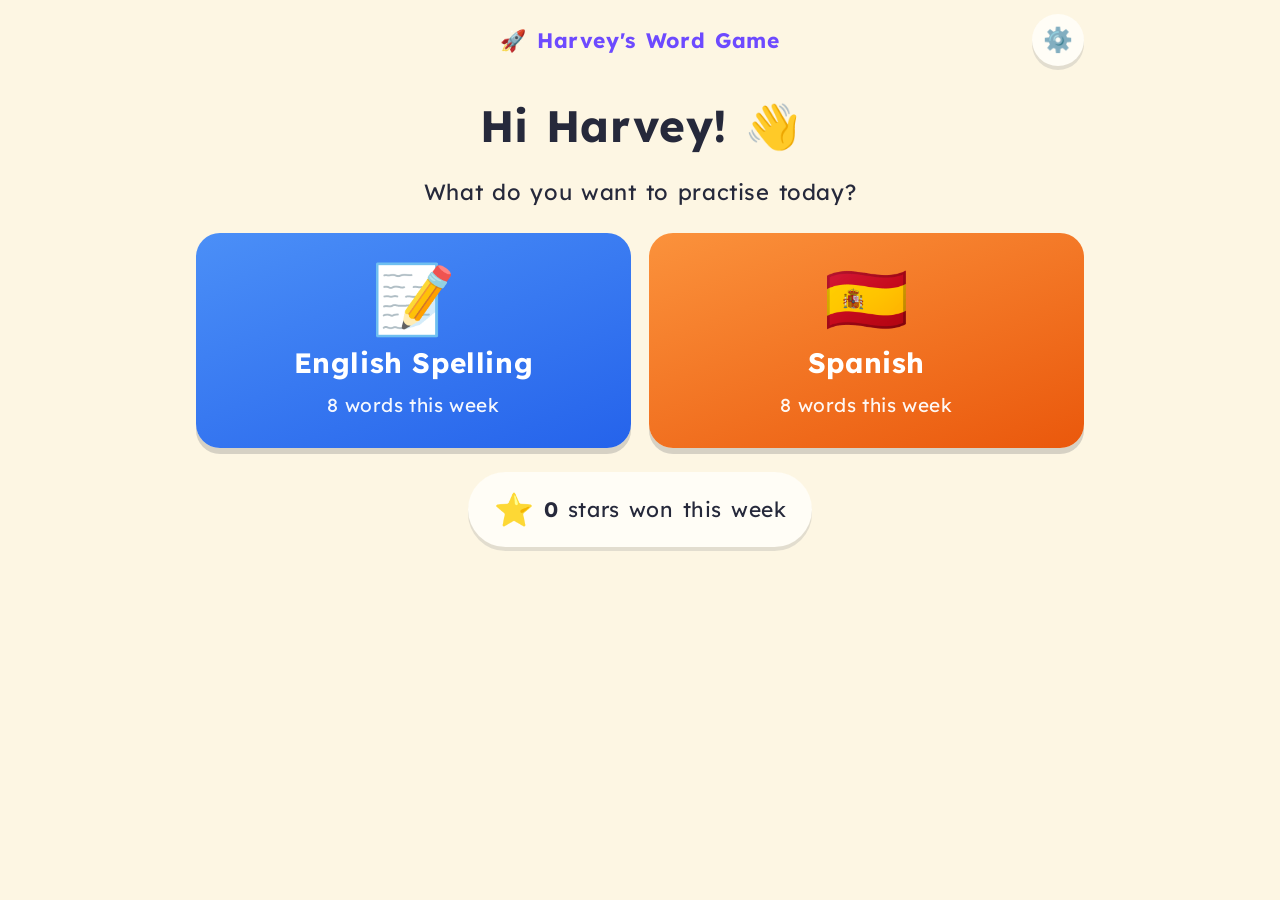
==== index.html @ a25e7e64 "Add Harvey's Word Game: dyslexia-friendly spelling and Spanish games driven by a dated words.csv Co-" ====
<!doctype html>
<html lang="en-GB">
<head>
  <meta charset="utf-8">
  <meta name="viewport" content="width=device-width, initial-scale=1, viewport-fit=cover">
  <title>Harvey's Word Game</title>
  <meta name="theme-color" content="#6d4aff">
  <link rel="icon" href="data:image/svg+xml,<svg xmlns='http://www.w3.org/2000/svg' viewBox='0 0 100 100'><text y='.9em' font-size='90'>🚀</text></svg>">
  <link rel="preconnect" href="https://fonts.googleapis.com">
  <link rel="preconnect" href="https://fonts.gstatic.com" crossorigin>
  <link href="https://fonts.googleapis.com/css2?family=Lexend:wght@400;600;700&display=swap" rel="stylesheet">
  <link rel="stylesheet" href="style.css">
</head>
<body>
  <main id="app" aria-live="polite">
    <div class="loading">Loading your words… 🚀</div>
  </main>
  <noscript>This game needs JavaScript turned on.</noscript>
  <script src="app.js"></script>
</body>
</html>
---- style.css ----
/* Dyslexia-friendly choices: cream background (less glare), Lexend font,
   extra letter + line spacing, no italics, big tap targets, soft colours. */
:root {
  --bg: #fdf6e3;
  --card: #fffdf6;
  --ink: #26293b;
  --muted: #5d6178;
  --line: #e8dcc0;
  --purple: #6d4aff;
  --blue: #2f7bf5;
  --blue-soft: #dbe9ff;
  --orange: #f2711c;
  --orange-soft: #ffe3cc;
  --green: #17a34a;
  --green-soft: #d5f5df;
  --amber: #e08a00;
  --amber-soft: #fff0cc;
  --shadow: 0 4px 0 rgba(38, 41, 59, .12);
  --radius: 18px;
  font-size: 20px;
}
html.big-text { font-size: 25px; }
* { box-sizing: border-box; }
html, body { margin: 0; }
body {
  background: var(--bg);
  color: var(--ink);
  font-family: 'Lexend', 'Comic Sans MS', 'Trebuchet MS', sans-serif;
  letter-spacing: .03em;
  word-spacing: .12em;
  line-height: 1.55;
  -webkit-tap-highlight-color: transparent;
}
#app { max-width: 920px; margin: 0 auto; padding: 0 16px 48px; }
h1, h2 { line-height: 1.25; margin: .6em 0 .4em; }
h1 { font-size: 1.8rem; }
h2 { font-size: 1.25rem; }
.small { color: var(--muted); font-size: .85rem; margin: .3em 0; }
.center { text-align: center; }
.lead { font-size: 1.1rem; }
.hidden { display: none !important; }
.loading { padding: 30vh 0; text-align: center; font-size: 1.3rem; }
code, pre { font-family: ui-monospace, Menlo, Consolas, monospace; font-size: .8rem; background: #f3ead3; border-radius: 6px; padding: .1em .35em; }
pre { padding: .8em; overflow-x: auto; white-space: pre; }
.warn { background: var(--amber-soft); padding: .6em; border-radius: 10px; }

/* ---------- buttons ---------- */
.btn {
  font: inherit; font-weight: 600; letter-spacing: inherit;
  border: 0; border-radius: 14px; padding: .65em 1.1em; min-height: 52px;
  cursor: pointer; background: var(--card); color: var(--ink);
  box-shadow: var(--shadow); transition: transform .08s;
  display: inline-flex; align-items: center; justify-content: center; gap: .3em;
}
.btn:active { transform: translateY(3px); box-shadow: none; }
.btn:disabled { opacity: .5; cursor: default; }
.btn:focus-visible, button:focus-visible, input:focus-visible, select:focus-visible { outline: 4px solid var(--purple); outline-offset: 2px; }
.btn-go { background: var(--green); color: #fff; }
.btn-ghost { background: var(--card); border: 2px solid var(--line); }
.btn-speak { background: var(--purple); color: #fff; }
.btn-slow { background: #ece6ff; }
.btn-sentence { background: #fdf0b8; }
.btn-round { width: 52px; height: 52px; padding: 0; border-radius: 50%; font-size: 1.2rem; }
.btn-mini { min-height: 0; width: 38px; height: 38px; padding: 0; border-radius: 50%; font-size: .9rem; vertical-align: middle; }
.actions { display: flex; flex-wrap: wrap; gap: 12px; justify-content: center; margin: 18px 0; }

/* ---------- top bars ---------- */
.topbar, .game-top { display: flex; align-items: center; gap: 12px; padding: 14px 0; }
.brand { flex: 1; text-align: center; font-weight: 700; color: var(--purple); font-size: 1.05rem; }
.spacer { width: 52px; }
.prog { flex: 1; min-width: 0; }
.prog-text { font-size: .85rem; color: var(--muted); }
.bar { height: 14px; background: #eadfc5; border-radius: 99px; overflow: hidden; }
.bar-fill { height: 100%; width: 0; background: linear-gradient(90deg, var(--purple), #a78bfa); border-radius: 99px; transition: width .4s; }
.score-box { font-weight: 700; font-size: 1.15rem; background: var(--card); padding: .3em .7em; border-radius: 99px; box-shadow: var(--shadow); white-space: nowrap; }
.game-title { text-align: center; font-size: 1.4rem; margin-top: .2em; }

/* ---------- home ---------- */
.home { text-align: center; }
.hello { font-size: 2.2rem; margin-top: .4em; }
.subject-grid { display: grid; grid-template-columns: repeat(auto-fit, minmax(240px, 1fr)); gap: 18px; margin: 24px 0; }
.subject-card {
  font: inherit; letter-spacing: inherit; cursor: pointer; border: 0; border-radius: 24px;
  padding: 28px 18px; display: flex; flex-direction: column; align-items: center; gap: 6px;
  box-shadow: 0 6px 0 rgba(38, 41, 59, .18); color: #fff; transition: transform .1s;
}
.subject-card:hover { transform: translateY(-3px); }
.subject-card:active { transform: translateY(4px); box-shadow: none; }
.subject-card:disabled { filter: grayscale(.8); opacity: .6; cursor: default; }
.subject-card.blue { background: linear-gradient(160deg, #4b8ff7, #2563eb); }
.subject-card.orange { background: linear-gradient(160deg, #fb923c, #ea580c); }
.big-emoji { font-size: 3.4rem; line-height: 1.1; }
.card-title { font-size: 1.4rem; font-weight: 700; }
.card-sub { font-size: .95rem; opacity: .95; }
.star-bank { display: inline-flex; align-items: center; gap: 10px; background: var(--card); padding: .6em 1.2em; border-radius: 99px; box-shadow: var(--shadow); font-size: 1.05rem; }
.star-big { font-size: 1.6rem; }
.file-btn { margin: 10px; position: relative; }
.file-btn input { position: absolute; inset: 0; opacity: 0; cursor: pointer; }

/* ---------- subject screen ---------- */
.subject h1 { text-align: center; }
.section-title { margin-top: 1.2em; }
.game-grid { display: grid; grid-template-columns: repeat(auto-fill, minmax(270px, 1fr)); gap: 14px; }
.game-card {
  font: inherit; letter-spacing: inherit; text-align: left; cursor: pointer;
  background: var(--card); border: 3px solid var(--line); border-radius: var(--radius);
  padding: 16px; display: grid; grid-template-columns: auto 1fr; gap: 2px 12px; align-items: center;
  box-shadow: var(--shadow); color: var(--ink); transition: transform .1s, border-color .1s;
}
.game-card:hover { border-color: var(--purple); transform: translateY(-2px); }
.game-card:active { transform: translateY(3px); box-shadow: none; }
.game-emoji { font-size: 2.3rem; grid-row: span 3; }
.game-name { font-weight: 700; font-size: 1.1rem; }
.game-desc { font-size: .85rem; color: var(--muted); line-height: 1.35; }
.game-best { font-size: .9rem; color: var(--amber); font-weight: 700; }
.word-list { display: flex; flex-wrap: wrap; gap: 10px; margin: 10px 0; }
.word-chip {
  font: inherit; letter-spacing: inherit; cursor: pointer; border: 2px solid var(--line); background: var(--card);
  border-radius: 14px; padding: .45em .8em; display: inline-flex; align-items: baseline; gap: .5em; color: var(--ink);
}
.word-chip:active { background: #f3ead3; }
.chip-word { font-weight: 600; font-size: 1.05rem; }
.chip-meaning { color: var(--muted); font-size: .85rem; }
.chip-speak { font-size: .85rem; }
.week-pick { display: block; margin-top: 18px; font-size: .9rem; }
select { font: inherit; font-size: .9rem; padding: .4em .6em; border-radius: 10px; border: 2px solid var(--line); background: var(--card); color: var(--ink); }

/* ---------- inside a game ---------- */
.stage { background: var(--card); border-radius: 24px; padding: 20px 16px; box-shadow: var(--shadow); }
.prompt { text-align: center; }
.prompt-btns { display: flex; flex-wrap: wrap; justify-content: center; gap: 10px; }
.btn-speak { font-size: 1.15rem; padding: .7em 1.4em; }
.meaning { font-size: 1.15rem; margin: .7em 0 .2em; }
.sentence { color: var(--muted); font-size: 1rem; margin: .4em 0; }
.feedback { text-align: center; min-height: 2.5em; margin: 12px 0 0; }
.good { color: var(--green); font-weight: 700; font-size: 1.4rem; }
.try { color: var(--amber); font-weight: 600; font-size: 1.05rem; }

.spell-input {
  display: block; width: 100%; max-width: 520px; margin: 20px auto 6px;
  font: inherit; font-size: 2rem; letter-spacing: .12em; text-align: center;
  padding: .35em .5em; border: 4px solid var(--line); border-radius: 16px; background: #fff; color: var(--ink);
}
.spell-input:focus { border-color: var(--purple); outline: none; }
.spell-input.correct { border-color: var(--green); background: var(--green-soft); }
.accents { display: flex; flex-wrap: wrap; justify-content: center; gap: 8px; margin: 8px 0; }
.accent-btn { font: inherit; font-size: 1.3rem; width: 52px; height: 52px; border-radius: 12px; border: 2px solid var(--line); background: #fff; cursor: pointer; color: var(--ink); }
.reveal { text-align: center; margin-top: 14px; }
.letter-boxes, .attempt, .missing-word { display: flex; flex-wrap: wrap; justify-content: center; gap: 6px; margin: 8px 0; }
.lb, .ml { min-width: 1.9em; padding: .15em .25em; font-size: 1.8rem; font-weight: 600; text-align: center; border-radius: 10px; background: #ece6ff; color: var(--ink); }
.gap { width: 1.1em; }
.attempt span:not(.gap) { font-size: 1.6rem; font-weight: 600; min-width: 1.5em; text-align: center; border-radius: 8px; padding: 0 .15em; }
.l-ok { background: var(--green-soft); color: #0f6b31; }
.l-bad { background: var(--amber-soft); color: #9a5a00; text-decoration: underline wavy; }

/* word builder */
.slots { display: flex; flex-wrap: wrap; justify-content: center; gap: 14px; margin: 22px 0 10px; }
.slot-word { display: inline-flex; gap: 6px; flex-wrap: wrap; justify-content: center; }
.slot {
  font: inherit; font-size: 1.8rem; font-weight: 600; width: 1.9em; height: 2.2em; padding: 0;
  border-radius: 12px; border: 3px dashed #c9b98f; background: #fffaf0; color: var(--ink); cursor: pointer;
}
.slot.filled { border-style: solid; border-color: var(--purple); background: #ece6ff; }
.slot.locked { border-style: solid; border-color: var(--green); background: var(--green-soft); cursor: default; }
.slots.win .slot { animation: hop .5s ease both; }
.tray { display: flex; flex-wrap: wrap; justify-content: center; gap: 10px; margin: 16px 0; }
.tile {
  font: inherit; font-size: 1.8rem; font-weight: 700; width: 2em; height: 2em; border: 0; border-radius: 14px; cursor: pointer;
  background: linear-gradient(160deg, #fcd34d, #f59e0b); color: #3b2500; box-shadow: 0 5px 0 #b45309;
}
.tile:active { transform: translateY(4px); box-shadow: none; }
.tile.used { visibility: hidden; }

/* missing letters */
.missing-word { margin: 22px 0; }
.ml.blank { background: #fff; border: 3px dashed #c9b98f; min-height: 2.1em; }
.ml.blank.current { border: 3px solid var(--purple); animation: glow 1.2s ease-in-out infinite; }
.ml.filled { background: var(--green-soft); }
.options { display: grid; grid-template-columns: repeat(2, 1fr); gap: 12px; max-width: 560px; margin: 18px auto 0; }
.options.letters { grid-template-columns: repeat(4, 1fr); max-width: 440px; }
.opt-letter, .opt-answer {
  font: inherit; letter-spacing: inherit; font-weight: 600; cursor: pointer; border: 3px solid var(--line);
  background: #fff; border-radius: 16px; box-shadow: var(--shadow); color: var(--ink); min-height: 64px;
}
.opt-letter { font-size: 2rem; }
.opt-answer { font-size: 1.15rem; padding: .5em; }
.opt-letter.wrong, .opt-answer.wrong { background: var(--amber-soft); border-color: var(--amber); opacity: .6; }
.opt-answer.right { background: var(--green-soft); border-color: var(--green); }
.quiz-q { font-size: 2.1rem; font-weight: 700; margin: .3em 0 .2em; }

/* memory match */
.mem-grid { display: grid; grid-template-columns: repeat(3, 1fr); gap: 10px; margin-top: 12px; }
@media (min-width: 620px) { .mem-grid { grid-template-columns: repeat(4, 1fr); gap: 14px; } }
.mem-card { font: inherit; letter-spacing: inherit; border: 0; padding: 0; background: none; cursor: pointer; min-width: 0; height: 100px; perspective: 800px; display: block; position: relative; }
@media (min-width: 620px) { .mem-card { height: 120px; } }
.mem-inner { position: absolute; inset: 0; display: block; transition: transform .4s; transform-style: preserve-3d; }
.mem-card.flipped .mem-inner { transform: rotateY(180deg); }
.mem-front, .mem-back {
  position: absolute; inset: 0; border-radius: 16px; backface-visibility: hidden; -webkit-backface-visibility: hidden;
  display: flex; flex-direction: column; align-items: center; justify-content: center; padding: 6px; box-shadow: var(--shadow);
}
.mem-front { background: linear-gradient(160deg, #8b6cff, #6d4aff); color: #fff; font-size: 2rem; font-weight: 700; }
.mem-back { transform: rotateY(180deg); background: #fff; border: 4px solid var(--blue); }
.mem-card.side-word .mem-back { border-color: var(--orange); background: #fff7ef; }
.mem-card.side-meaning .mem-back { border-color: var(--blue); background: #f3f8ff; }
.mem-card.matched .mem-back { background: var(--green-soft); border-color: var(--green); animation: hop .5s ease; }
.mem-tag { font-size: .6rem; text-transform: uppercase; letter-spacing: .1em; color: var(--muted); }
.mem-text { font-size: clamp(.8rem, 3.6vw, 1.15rem); font-weight: 700; text-align: center; line-height: 1.2; overflow-wrap: anywhere; }

/* ---------- results ---------- */
.results { text-align: center; }
.star-row { display: flex; justify-content: center; gap: 12px; margin: 10px 0; }
.res-star { font-size: 4rem; filter: grayscale(1); opacity: .25; }
.res-star.on { animation: pop .5s ease both; filter: none; opacity: 1; }
.big-score { font-size: 1.3rem; }
.big-score b { font-size: 3rem; color: var(--purple); }
.new-best { display: inline-block; margin: 8px 0; background: #fff3b0; padding: .3em .9em; border-radius: 99px; font-weight: 700; }
.tricky { background: var(--card); border-radius: 20px; padding: 6px 16px 16px; box-shadow: var(--shadow); margin: 18px 0; }
.tricky .word-list { justify-content: center; }

/* ---------- pop-ups ---------- */
.modal-back { position: fixed; inset: 0; background: rgba(30, 25, 50, .45); display: flex; align-items: center; justify-content: center; padding: 16px; z-index: 50; }
.modal { background: var(--bg); border-radius: 22px; padding: 10px 20px 20px; max-width: 560px; width: 100%; max-height: 90vh; overflow-y: auto; }
.modal-head { display: flex; align-items: center; justify-content: space-between; }
.modal li { margin-bottom: .5em; font-size: .9rem; }
.modal p { font-size: .95rem; }
.toggle { display: flex; align-items: center; gap: 12px; padding: 12px 0; border-bottom: 2px solid var(--line); cursor: pointer; }
.toggle input { width: 28px; height: 28px; accent-color: var(--purple); }
.modal .btn { margin-top: 16px; }

/* ---------- animations ---------- */
.cheer {
  position: fixed; left: 50%; top: 40%; transform: translate(-50%, -50%); z-index: 60; pointer-events: none;
  font-size: 2.6rem; font-weight: 700; color: var(--green); text-shadow: 0 3px 0 #fff, 0 6px 14px rgba(0, 0, 0, .15);
  animation: floatUp 1.1s ease-out forwards; white-space: nowrap;
}
.shake { animation: shake .4s; }
.bump { animation: bump .35s; }
.confetti { position: fixed; inset: 0; pointer-events: none; overflow: hidden; z-index: 40; }
.confetti i { position: absolute; top: -20px; width: 10px; height: 16px; border-radius: 3px; animation: fall linear forwards; }
@keyframes fall { to { top: 110vh; transform: rotate(720deg); } }
@keyframes floatUp { 0% { opacity: 0; transform: translate(-50%, -30%) scale(.6); } 25% { opacity: 1; transform: translate(-50%, -50%) scale(1.1); } 100% { opacity: 0; transform: translate(-50%, -110%) scale(1); } }
@keyframes shake { 0%, 100% { transform: translateX(0); } 25% { transform: translateX(-8px); } 75% { transform: translateX(8px); } }
@keyframes bump { 50% { transform: scale(1.25); } }
@keyframes pop { 0% { transform: scale(0); } 70% { transform: scale(1.3); } 100% { transform: scale(1); } }
@keyframes hop { 50% { transform: translateY(-8px); } }
@keyframes glow { 50% { box-shadow: 0 0 0 6px rgba(109, 74, 255, .25); } }
@media (prefers-reduced-motion: reduce) { *, *::before, *::after { animation-duration: .01ms !important; transition: none !important; } }

@media (max-width: 480px) {
  :root { font-size: 18px; }
  html.big-text { font-size: 22px; }
  .slot, .tile { font-size: 1.5rem; }
  .lb, .ml { font-size: 1.5rem; min-width: 1.7em; }
}
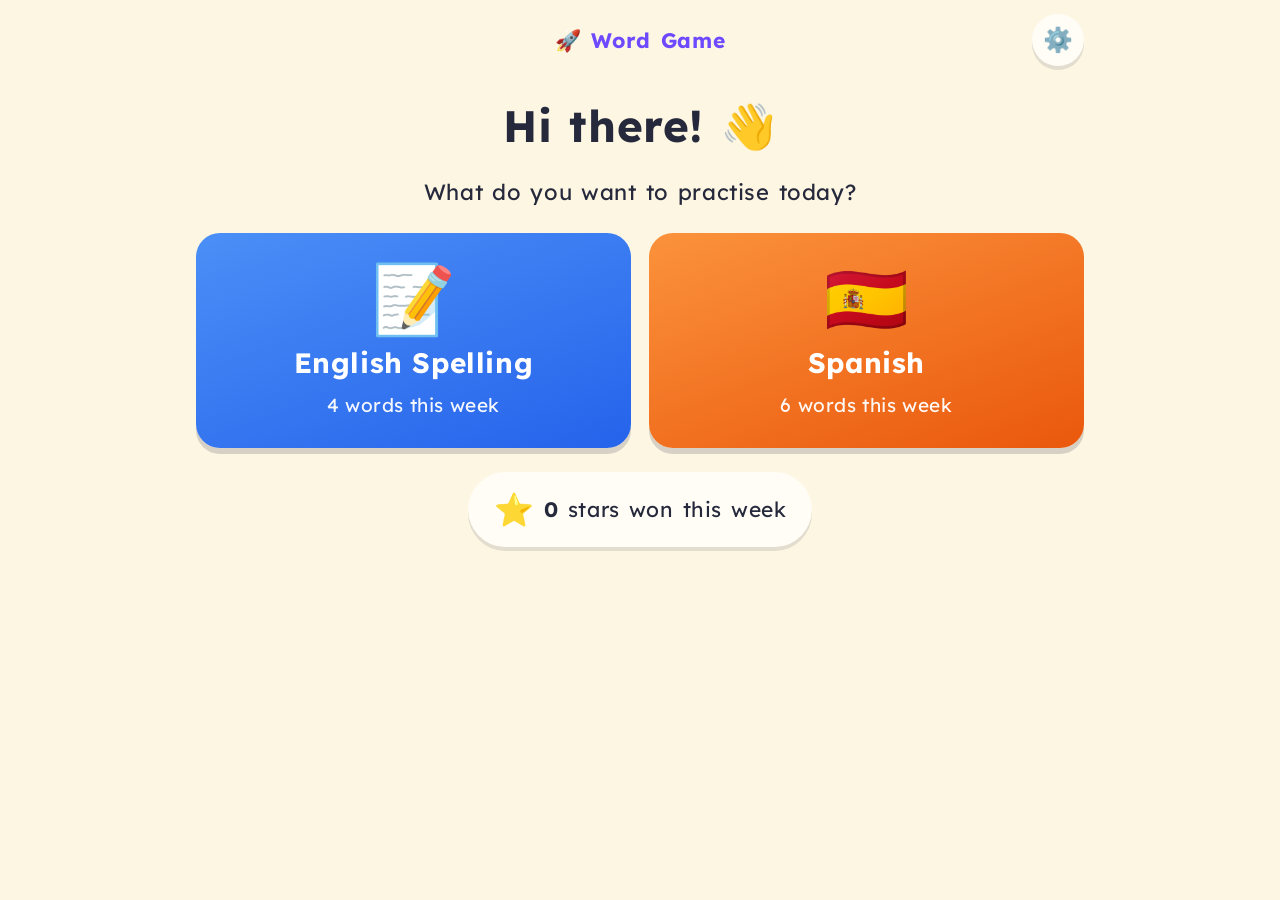
==== commit 3cd6f1ff: "Add students with English groups, saved scores, /parents scores page and /parentswords editor Co-Aut" ====
--- a/index.html
+++ b/index.html
@@ -3,7 +3,7 @@
 <head>
   <meta charset="utf-8">
   <meta name="viewport" content="width=device-width, initial-scale=1, viewport-fit=cover">
-  <title>Harvey's Word Game</title>
+  <title>Word Game</title>
   <meta name="theme-color" content="#6d4aff">
   <link rel="icon" href="data:image/svg+xml,<svg xmlns='http://www.w3.org/2000/svg' viewBox='0 0 100 100'><text y='.9em' font-size='90'>🚀</text></svg>">
   <link rel="preconnect" href="https://fonts.googleapis.com">
--- a/style.css
+++ b/style.css
@@ -98,7 +98,8 @@
 .file-btn input { position: absolute; inset: 0; opacity: 0; cursor: pointer; }
 
 /* ---------- subject screen ---------- */
-.subject h1 { text-align: center; }
+.subject h1 { text-align: center; margin-bottom: .2em; }
+.test-day { text-align: center; margin: 0 auto; background: #fff3b0; border-radius: 99px; padding: .3em 1em; width: fit-content; max-width: 100%; font-size: .95rem; }
 .section-title { margin-top: 1.2em; }
 .game-grid { display: grid; grid-template-columns: repeat(auto-fill, minmax(270px, 1fr)); gap: 14px; }
 .game-card {
@@ -189,6 +190,8 @@
 .quiz-q { font-size: 2.1rem; font-weight: 700; margin: .3em 0 .2em; }
 
 /* memory match */
+.mem-intro { font-weight: 600; font-size: 1.05rem; margin: 0 0 4px; }
+.btn-start { font-size: 1.2rem; padding: .7em 1.6em; animation: glow 1.4s ease-in-out infinite; }
 .mem-grid { display: grid; grid-template-columns: repeat(3, 1fr); gap: 10px; margin-top: 12px; }
 @media (min-width: 620px) { .mem-grid { grid-template-columns: repeat(4, 1fr); gap: 14px; } }
 .mem-card { font: inherit; letter-spacing: inherit; border: 0; padding: 0; background: none; cursor: pointer; min-width: 0; height: 100px; perspective: 800px; display: block; position: relative; }
@@ -253,3 +256,20 @@
   .slot, .tile { font-size: 1.5rem; }
   .lb, .ml { font-size: 1.5rem; min-width: 1.7em; }
 }
+
+/* ---------- who's playing ---------- */
+.who-grid { display: grid; grid-template-columns: repeat(auto-fill, minmax(150px, 1fr)); gap: 14px; margin: 24px 0; }
+.who-btn {
+  font: inherit; letter-spacing: inherit; font-weight: 700; font-size: 1.25rem; cursor: pointer; border: 0; border-radius: 22px;
+  padding: 18px 10px; display: flex; flex-direction: column; align-items: center; gap: 8px; color: #fff;
+  box-shadow: 0 6px 0 rgba(38, 41, 59, .18); transition: transform .1s;
+}
+.who-btn:active { transform: translateY(4px); box-shadow: none; }
+.who-initial { width: 64px; height: 64px; border-radius: 50%; background: rgba(255, 255, 255, .25); display: flex; align-items: center; justify-content: center; font-size: 2rem; }
+.who-btn.c0 { background: linear-gradient(160deg, #8b6cff, #6d4aff); }
+.who-btn.c1 { background: linear-gradient(160deg, #4b8ff7, #2563eb); }
+.who-btn.c2 { background: linear-gradient(160deg, #fb923c, #ea580c); }
+.who-btn.c3 { background: linear-gradient(160deg, #34d399, #059669); }
+.who-btn.c4 { background: linear-gradient(160deg, #f472b6, #db2777); }
+.who-btn.c5 { background: linear-gradient(160deg, #facc15, #ca8a04); }
+.btn-switch { min-height: 40px; padding: .3em .9em; font-size: .85rem; margin-bottom: 6px; }
